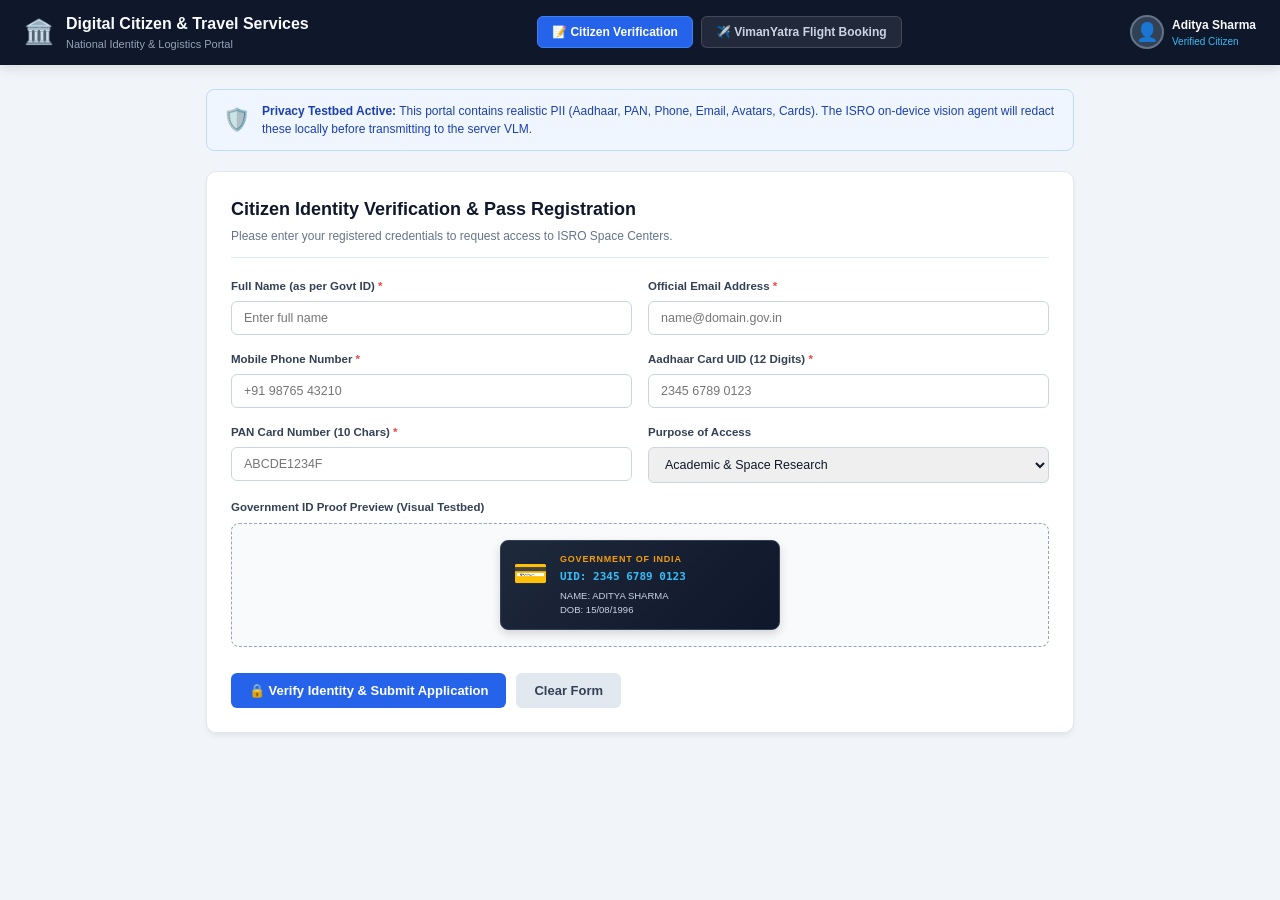
==== testbed/index.html @ 2e4f7c43 "feat(sih-26171): On-device visual perception & privacy-preserving browser agent prototype (ISRO)" ====
<!DOCTYPE html>
<html lang="en">
<head>
  <meta charset="UTF-8">
  <title>National Citizen & Travel Portal | ISRO Privacy Agent Demo</title>
  <link rel="stylesheet" href="testbed.css">
</head>
<body>
  <!-- Top Navigation -->
  <nav class="navbar">
    <div class="nav-brand">
      <span class="emblem">🏛️</span>
      <div>
        <div class="nav-title">Digital Citizen & Travel Services</div>
        <div class="nav-sub">National Identity & Logistics Portal</div>
      </div>
    </div>
    <div class="nav-tabs">
      <button class="nav-tab active" data-tab="citizenTab">📝 Citizen Verification</button>
      <button class="nav-tab" data-tab="flightTab">✈️ VimanYatra Flight Booking</button>
    </div>
    <div class="nav-user">
      <div class="avatar-box">
        <div class="avatar-pic">👤</div>
        <div class="user-meta">
          <div class="user-name">Aditya Sharma</div>
          <div class="user-role">Verified Citizen</div>
        </div>
      </div>
    </div>
  </nav>

  <div class="main-container">
    <!-- Banner -->
    <div class="privacy-notice">
      <span class="shield-icon">🛡️</span>
      <div>
        <strong>Privacy Testbed Active:</strong> This portal contains realistic PII (Aadhaar, PAN, Phone, Email, Avatars, Cards). The ISRO on-device vision agent will redact these locally before transmitting to the server VLM.
      </div>
    </div>

    <!-- TAB 1: Citizen Verification Form -->
    <div id="citizenTab" class="tab-content active">
      <div class="portal-card">
        <div class="card-header">
          <h2>Citizen Identity Verification &amp; Pass Registration</h2>
          <p>Please enter your registered credentials to request access to ISRO Space Centers.</p>
        </div>

        <form id="citizenForm" class="form-grid" onsubmit="event.preventDefault(); submitCitizenForm();">
          <div class="form-group">
            <label for="fullName">Full Name (as per Govt ID) <span class="req">*</span></label>
            <input type="text" id="fullName" name="fullName" placeholder="Enter full name" required>
          </div>

          <div class="form-group">
            <label for="email">Official Email Address <span class="req">*</span></label>
            <input type="email" id="email" name="email" placeholder="name@domain.gov.in" required>
          </div>

          <div class="form-group">
            <label for="phone">Mobile Phone Number <span class="req">*</span></label>
            <input type="tel" id="phone" name="phone" placeholder="+91 98765 43210" required>
          </div>

          <div class="form-group">
            <label for="aadhaar">Aadhaar Card UID (12 Digits) <span class="req">*</span></label>
            <input type="text" id="aadhaar" name="aadhaar" placeholder="2345 6789 0123" maxlength="14" required>
          </div>

          <div class="form-group">
            <label for="pan">PAN Card Number (10 Chars) <span class="req">*</span></label>
            <input type="text" id="pan" name="pan" placeholder="ABCDE1234F" maxlength="10" required>
          </div>

          <div class="form-group">
            <label for="purpose">Purpose of Access</label>
            <select id="purpose" name="purpose">
              <option value="research">Academic &amp; Space Research</option>
              <option value="industry">Technical Industry Collaboration</option>
              <option value="media">Official Press / Media Delegation</option>
            </select>
          </div>

          <!-- Uploaded ID Card Preview (for Visual Model Redaction Testing) -->
          <div class="form-group full-width">
            <label>Government ID Proof Preview (Visual Testbed)</label>
            <div class="id-card-preview">
              <div class="id-card-badge">
                <div class="id-chip">💳</div>
                <div class="id-details">
                  <div class="id-title">GOVERNMENT OF INDIA</div>
                  <div class="id-number">UID: 2345 6789 0123</div>
                  <div class="id-name">NAME: ADITYA SHARMA</div>
                  <div class="id-dob">DOB: 15/08/1996</div>
                </div>
              </div>
            </div>
          </div>

          <div class="form-actions full-width">
            <button type="submit" id="submitCitizenBtn" class="btn btn-primary">
              🔒 Verify Identity &amp; Submit Application
            </button>
            <button type="button" id="resetBtn" class="btn btn-secondary" onclick="document.getElementById('citizenForm').reset();">
              Clear Form
            </button>
          </div>
        </form>

        <div id="formSuccessMessage" class="success-banner" style="display: none;">
          ✅ <strong>Verification Successful!</strong> Application #ISRO-2026-9812 has been submitted with Zero PII exposure.
        </div>
      </div>
    </div>

    <!-- TAB 2: VimanYatra Flight Booking -->
    <div id="flightTab" class="tab-content">
      <div class="portal-card">
        <div class="card-header">
          <h2>✈️ VimanYatra Express Flight Search</h2>
          <p>Book flights across Indian Space &amp; Science Research Corridors.</p>
        </div>

        <div class="flight-search-box">
          <div class="flight-input-group">
            <label>From City</label>
            <input type="text" id="flightFrom" placeholder="e.g. Delhi (DEL)" value="">
          </div>
          <div class="flight-swap-btn">⇄</div>
          <div class="flight-input-group">
            <label>To City</label>
            <input type="text" id="flightTo" placeholder="e.g. Mumbai (BOM)" value="">
          </div>
          <div class="flight-input-group">
            <label>Travel Date</label>
            <input type="date" id="flightDate" value="2026-09-15">
          </div>
          <button id="searchFlightBtn" class="btn btn-primary" onclick="searchFlights();">
            🔍 Search Flights
          </button>
        </div>

        <!-- Flight Results List -->
        <div id="flightResultsList" class="flight-results" style="display: none; margin-top: 20px;">
          <h3>Available Flights: DEL ➔ BOM (15 Sep 2026)</h3>
          
          <div class="flight-card">
            <div class="flight-airline">🚀 Air Bharat (AB-402)</div>
            <div class="flight-time">08:00 AM ➔ 10:15 AM (2h 15m · Non-stop)</div>
            <div class="flight-price">₹ 4,850</div>
            <button id="bookFlight1" class="btn btn-sm btn-primary" onclick="selectFlight('AB-402');">Select Flight</button>
          </div>

          <div class="flight-card">
            <div class="flight-airline">🛰️ Vistara Space (UK-981)</div>
            <div class="flight-time">11:30 AM ➔ 01:45 PM (2h 15m · Non-stop)</div>
            <div class="flight-price">₹ 5,200</div>
            <button id="bookFlight2" class="btn btn-sm btn-primary" onclick="selectFlight('UK-981');">Select Flight</button>
          </div>
        </div>

        <div id="flightBookingConfirmed" class="success-banner" style="display: none; margin-top: 15px;">
          🎉 <strong>Flight Confirmed!</strong> Seat reserved on Flight AB-402 (DEL ➔ BOM) for Sep 15, 2026.
        </div>
      </div>
    </div>
  </div>

  <script src="testbed.js"></script>
</body>
</html>
---- testbed/testbed.css ----
* {
  box-sizing: border-box;
  margin: 0;
  padding: 0;
}

body {
  font-family: -apple-system, BlinkMacSystemFont, 'Segoe UI', Roboto, Helvetica, Arial, sans-serif;
  background: #f1f5f9;
  color: #0f172a;
  line-height: 1.5;
}

/* Navbar */
.navbar {
  background: #0f172a;
  color: #ffffff;
  padding: 12px 24px;
  display: flex;
  justify-content: space-between;
  align-items: center;
  box-shadow: 0 4px 12px rgba(0, 0, 0, 0.1);
}

.nav-brand {
  display: flex;
  align-items: center;
  gap: 12px;
}

.emblem {
  font-size: 24px;
}

.nav-title {
  font-size: 16px;
  font-weight: 700;
  color: #f8fafc;
}

.nav-sub {
  font-size: 11px;
  color: #94a3b8;
}

.nav-tabs {
  display: flex;
  gap: 8px;
}

.nav-tab {
  background: rgba(255, 255, 255, 0.08);
  border: 1px solid rgba(255, 255, 255, 0.15);
  color: #cbd5e1;
  padding: 8px 14px;
  border-radius: 6px;
  font-size: 12px;
  font-weight: 600;
  cursor: pointer;
  transition: all 0.2s;
}

.nav-tab.active, .nav-tab:hover {
  background: #2563eb;
  color: #ffffff;
  border-color: #3b82f6;
}

.avatar-box {
  display: flex;
  align-items: center;
  gap: 8px;
}

.avatar-pic {
  width: 34px;
  height: 34px;
  background: #334155;
  border-radius: 50%;
  display: flex;
  align-items: center;
  justify-content: center;
  font-size: 18px;
  border: 2px solid #64748b;
}

.user-name {
  font-size: 12px;
  font-weight: 600;
  color: #f8fafc;
}

.user-role {
  font-size: 10px;
  color: #38bdf8;
}

/* Main Container */
.main-container {
  max-width: 900px;
  margin: 24px auto;
  padding: 0 16px;
}

.privacy-notice {
  background: #eff6ff;
  border: 1px solid #bfdbfe;
  color: #1e40af;
  padding: 12px 16px;
  border-radius: 8px;
  font-size: 12px;
  display: flex;
  align-items: center;
  gap: 12px;
  margin-bottom: 20px;
}

.shield-icon {
  font-size: 22px;
}

.portal-card {
  background: #ffffff;
  border-radius: 10px;
  padding: 24px;
  box-shadow: 0 4px 6px -1px rgba(0, 0, 0, 0.05), 0 2px 4px -1px rgba(0, 0, 0, 0.03);
  border: 1px solid #e2e8f0;
}

.card-header {
  margin-bottom: 20px;
  border-bottom: 1px solid #e2e8f0;
  padding-bottom: 12px;
}

.card-header h2 {
  font-size: 18px;
  font-weight: 700;
  color: #0f172a;
}

.card-header p {
  font-size: 12px;
  color: #64748b;
  margin-top: 4px;
}

/* Form Styles */
.form-grid {
  display: grid;
  grid-template-columns: 1fr 1fr;
  gap: 16px;
}

.form-group {
  display: flex;
  flex-direction: column;
}

.form-group.full-width {
  grid-column: 1 / -1;
}

label {
  font-size: 11.5px;
  font-weight: 600;
  color: #334155;
  margin-bottom: 6px;
}

.req {
  color: #ef4444;
}

input, select {
  padding: 9px 12px;
  border: 1px solid #cbd5e1;
  border-radius: 6px;
  font-size: 12.5px;
  color: #0f172a;
  outline: none;
  transition: all 0.2s;
}

input:focus, select:focus {
  border-color: #2563eb;
  box-shadow: 0 0 0 3px rgba(37, 99, 235, 0.15);
}

.id-card-preview {
  background: #f8fafc;
  border: 1px dashed #94a3b8;
  border-radius: 8px;
  padding: 16px;
  display: flex;
  justify-content: center;
}

.id-card-badge {
  width: 280px;
  background: linear-gradient(135deg, #1e293b, #0f172a);
  color: #ffffff;
  border-radius: 8px;
  padding: 12px;
  border: 1px solid #334155;
  display: flex;
  gap: 12px;
  box-shadow: 0 4px 10px rgba(0,0,0,0.15);
}

.id-chip {
  font-size: 28px;
}

.id-title {
  font-size: 9px;
  color: #f59e0b;
  font-weight: 800;
  letter-spacing: 0.8px;
}

.id-number {
  font-size: 11px;
  font-weight: 700;
  font-family: monospace;
  color: #38bdf8;
  margin: 3px 0;
}

.id-name, .id-dob {
  font-size: 9.5px;
  color: #cbd5e1;
}

/* Buttons */
.btn {
  padding: 10px 18px;
  border-radius: 6px;
  font-size: 13px;
  font-weight: 600;
  cursor: pointer;
  border: none;
  transition: all 0.2s;
}

.btn-primary {
  background: #2563eb;
  color: #ffffff;
}

.btn-primary:hover {
  background: #1d4ed8;
}

.btn-secondary {
  background: #e2e8f0;
  color: #334155;
}

.btn-secondary:hover {
  background: #cbd5e1;
}

.form-actions {
  display: flex;
  gap: 10px;
  margin-top: 10px;
}

.success-banner {
  background: #ecfdf5;
  border: 1px solid #a7f3d0;
  color: #065f46;
  padding: 14px;
  border-radius: 6px;
  margin-top: 16px;
  font-size: 13px;
}

/* Flight Tab */
.tab-content {
  display: none;
}

.tab-content.active {
  display: block;
}

.flight-search-box {
  display: flex;
  gap: 10px;
  align-items: flex-end;
  background: #f8fafc;
  padding: 16px;
  border-radius: 8px;
  border: 1px solid #e2e8f0;
}

.flight-input-group {
  flex: 1;
  display: flex;
  flex-direction: column;
}

.flight-swap-btn {
  padding-bottom: 8px;
  font-size: 18px;
  color: #64748b;
}

.flight-card {
  display: flex;
  justify-content: space-between;
  align-items: center;
  background: #ffffff;
  border: 1px solid #e2e8f0;
  padding: 14px 18px;
  border-radius: 8px;
  margin-top: 10px;
  box-shadow: 0 1px 3px rgba(0,0,0,0.05);
}

.flight-airline {
  font-weight: 700;
  font-size: 13.5px;
}

.flight-time {
  font-size: 12px;
  color: #64748b;
}

.flight-price {
  font-size: 15px;
  font-weight: 800;
  color: #059669;
}
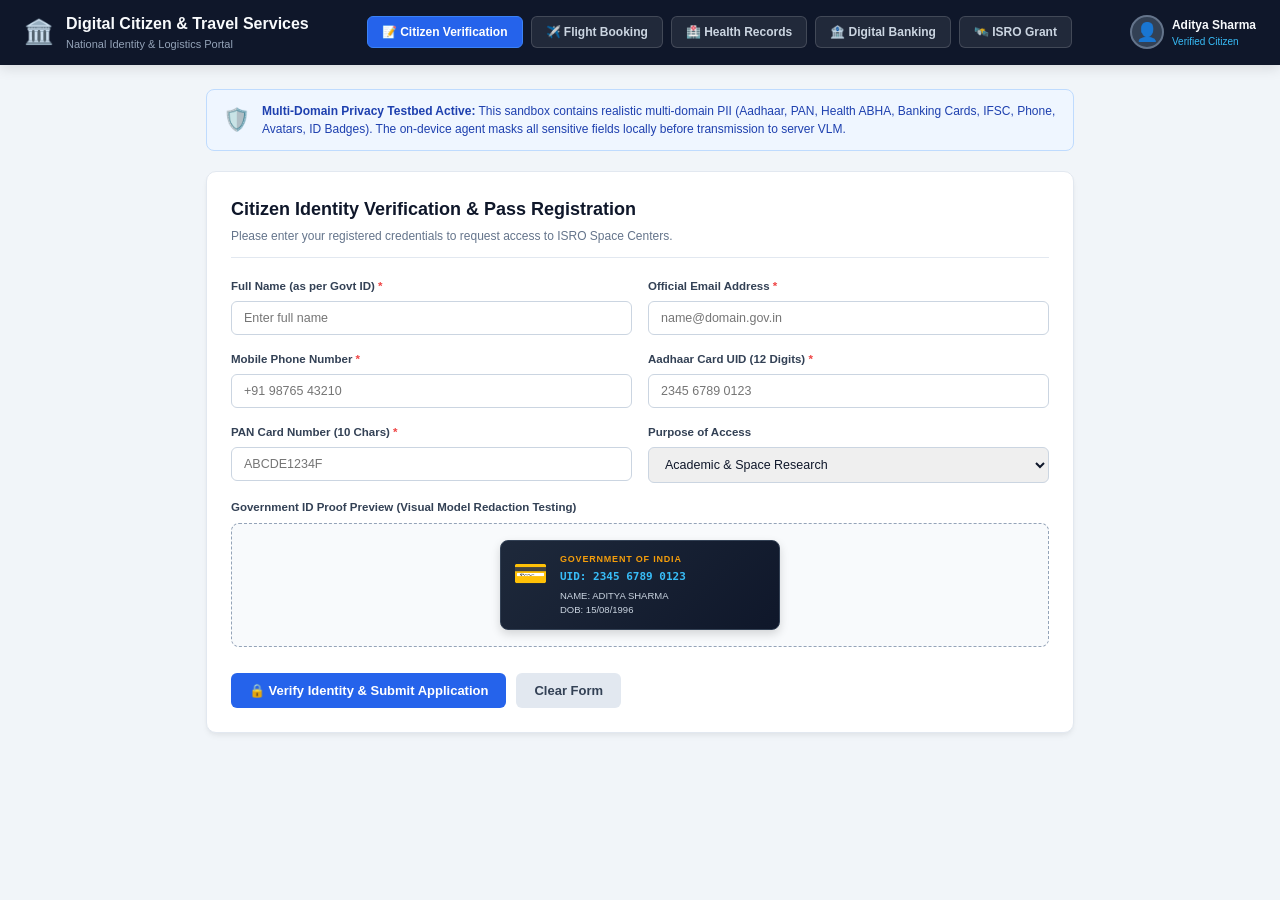
==== commit 916a9616: "add Health, Banking, and ISRO Research Grant demo portals with PII testbeds" ====
--- a/testbed/index.html
+++ b/testbed/index.html
@@ -17,7 +17,10 @@
     </div>
     <div class="nav-tabs">
       <button class="nav-tab active" data-tab="citizenTab">📝 Citizen Verification</button>
-      <button class="nav-tab" data-tab="flightTab">✈️ VimanYatra Flight Booking</button>
+      <button class="nav-tab" data-tab="flightTab">✈️ Flight Booking</button>
+      <button class="nav-tab" data-tab="healthTab">🏥 Health Records</button>
+      <button class="nav-tab" data-tab="bankingTab">🏦 Digital Banking</button>
+      <button class="nav-tab" data-tab="isroGrantTab">🛰️ ISRO Grant</button>
     </div>
     <div class="nav-user">
       <div class="avatar-box">
@@ -35,7 +38,7 @@
     <div class="privacy-notice">
       <span class="shield-icon">🛡️</span>
       <div>
-        <strong>Privacy Testbed Active:</strong> This portal contains realistic PII (Aadhaar, PAN, Phone, Email, Avatars, Cards). The ISRO on-device vision agent will redact these locally before transmitting to the server VLM.
+        <strong>Multi-Domain Privacy Testbed Active:</strong> This sandbox contains realistic multi-domain PII (Aadhaar, PAN, Health ABHA, Banking Cards, IFSC, Phone, Avatars, ID Badges). The on-device agent masks all sensitive fields locally before transmission to server VLM.
       </div>
     </div>
 
@@ -82,9 +85,9 @@
             </select>
           </div>
 
-          <!-- Uploaded ID Card Preview (for Visual Model Redaction Testing) -->
+          <!-- Uploaded ID Card Preview -->
           <div class="form-group full-width">
-            <label>Government ID Proof Preview (Visual Testbed)</label>
+            <label>Government ID Proof Preview (Visual Model Redaction Testing)</label>
             <div class="id-card-preview">
               <div class="id-card-badge">
                 <div class="id-chip">💳</div>
@@ -165,6 +168,233 @@
         </div>
       </div>
     </div>
+
+    <!-- TAB 3: Ayushman Digital Health & Telemedicine Portal -->
+    <div id="healthTab" class="tab-content">
+      <div class="portal-card">
+        <div class="card-header">
+          <h2>🏥 Ayushman Digital Health &amp; Telemedicine Portal</h2>
+          <p>Confidential Medical Records &amp; Doctor Consultation Scheduling.</p>
+        </div>
+
+        <form id="healthForm" class="form-grid" onsubmit="event.preventDefault(); submitHealthForm();">
+          <div class="form-group">
+            <label for="patientName">Patient Full Name <span class="req">*</span></label>
+            <input type="text" id="patientName" name="patientName" placeholder="Enter patient name" required>
+          </div>
+
+          <div class="form-group">
+            <label for="abhaId">ABHA Health ID (14 Digits) <span class="req">*</span></label>
+            <input type="text" id="abhaId" name="abhaId" placeholder="12-3456-7890-1234" maxlength="17" required>
+          </div>
+
+          <div class="form-group">
+            <label for="patientEmail">Patient Email <span class="req">*</span></label>
+            <input type="email" id="patientEmail" name="patientEmail" placeholder="patient@health.gov.in" required>
+          </div>
+
+          <div class="form-group">
+            <label for="emergencyPhone">Emergency Contact Phone <span class="req">*</span></label>
+            <input type="tel" id="emergencyPhone" name="emergencyPhone" placeholder="+91 98765 43210" required>
+          </div>
+
+          <div class="form-group">
+            <label for="consultDept">Medical Specialization</label>
+            <select id="consultDept" name="consultDept">
+              <option value="spaceMed">Space Medicine &amp; Physiology</option>
+              <option value="cardio">Cardiology &amp; Vitals</option>
+              <option value="tele">General Tele-Consultation</option>
+            </select>
+          </div>
+
+          <div class="form-group">
+            <label for="consultDate">Preferred Appointment Date</label>
+            <input type="date" id="consultDate" value="2026-09-18">
+          </div>
+
+          <!-- Medical Record Document Preview -->
+          <div class="form-group full-width">
+            <label>Digital Health Card Preview (Confidential Medical Record)</label>
+            <div class="id-card-preview" style="border-left: 4px solid #10b981;">
+              <div class="id-card-badge" style="background: linear-gradient(135deg, #064e3b, #047857);">
+                <div class="id-chip">🏥</div>
+                <div class="id-details">
+                  <div class="id-title">NATIONAL HEALTH AUTHORITY (ABDM)</div>
+                  <div class="id-number">ABHA ID: 12-3456-7890-1234</div>
+                  <div class="id-name">PATIENT: ADITYA SHARMA · BLOOD: O+</div>
+                  <div class="id-dob">ALLERGIES: NONE · VACCINATION: VERIFIED</div>
+                </div>
+              </div>
+            </div>
+          </div>
+
+          <div class="form-actions full-width">
+            <button type="submit" id="submitHealthBtn" class="btn btn-primary" style="background: #059669; border-color: #059669;">
+              🩺 Book Telemedicine Consultation
+            </button>
+            <button type="button" class="btn btn-secondary" onclick="document.getElementById('healthForm').reset();">
+              Clear
+            </button>
+          </div>
+        </form>
+
+        <div id="healthSuccessMessage" class="success-banner" style="display: none; background: #ecfdf5; border-color: #a7f3d0; color: #065f46;">
+          ✅ <strong>Medical Consultation Scheduled!</strong> Reference ID #ABDM-2026-4412 confirmed with Zero Sensitive Data Leakage.
+        </div>
+      </div>
+    </div>
+
+    <!-- TAB 4: Digital Cyber Banking & UPI Transfer Gateway -->
+    <div id="bankingTab" class="tab-content">
+      <div class="portal-card">
+        <div class="card-header">
+          <h2>🏦 Digital Cyber Banking &amp; UPI Payment Gateway</h2>
+          <p>Zero-Trust Financial Authorization &amp; Instant Fund Transfer.</p>
+        </div>
+
+        <form id="bankingForm" class="form-grid" onsubmit="event.preventDefault(); submitBankingForm();">
+          <div class="form-group">
+            <label for="accHolder">Account Holder Name <span class="req">*</span></label>
+            <input type="text" id="accHolder" name="accHolder" placeholder="Aditya Sharma" required>
+          </div>
+
+          <div class="form-group">
+            <label for="bankAccount">Bank Account Number (12-16 Digits) <span class="req">*</span></label>
+            <input type="text" id="bankAccount" name="bankAccount" placeholder="1234 5678 9012" maxlength="18" required>
+          </div>
+
+          <div class="form-group">
+            <label for="ifscCode">IFSC Code <span class="req">*</span></label>
+            <input type="text" id="ifscCode" name="ifscCode" placeholder="HDFC0001234" maxlength="11" required>
+          </div>
+
+          <div class="form-group">
+            <label for="transferAmount">Transfer Amount (INR ₹) <span class="req">*</span></label>
+            <input type="number" id="transferAmount" name="transferAmount" placeholder="5000" min="100" required>
+          </div>
+
+          <div class="form-group">
+            <label for="upiId">UPI Virtual Payment Address (VPA)</label>
+            <input type="text" id="upiId" name="upiId" placeholder="aditya@okhdfcbank">
+          </div>
+
+          <div class="form-group">
+            <label for="cardCvv">Transaction Security PIN / CVV <span class="req">*</span></label>
+            <input type="password" id="cardCvv" name="cardCvv" placeholder="•••" maxlength="4" required>
+          </div>
+
+          <!-- Virtual Credit/Debit Card Visual Widget -->
+          <div class="form-group full-width">
+            <label>Virtual Bank Card Preview (Visual Redaction Testbed)</label>
+            <div class="id-card-preview" style="border-left: 4px solid #f59e0b;">
+              <div class="id-card-badge" style="background: linear-gradient(135deg, #1e1b4b, #312e81);">
+                <div class="id-chip">💳</div>
+                <div class="id-details">
+                  <div class="id-title">BHARAT PAY SECURE DEBIT CARD</div>
+                  <div class="id-number">CARD: 4532 1198 3421 8890</div>
+                  <div class="id-name">HOLDER: ADITYA SHARMA · EXP: 12/28</div>
+                  <div class="id-dob">CVV: [MASKED] · 3D SECURE ENABLED</div>
+                </div>
+              </div>
+            </div>
+          </div>
+
+          <div class="form-actions full-width">
+            <button type="submit" id="submitBankingBtn" class="btn btn-primary" style="background: #4f46e5; border-color: #4f46e5;">
+              🔒 Authorize Secure Payment
+            </button>
+            <button type="button" class="btn btn-secondary" onclick="document.getElementById('bankingForm').reset();">
+              Cancel
+            </button>
+          </div>
+        </form>
+
+        <div id="bankingSuccessMessage" class="success-banner" style="display: none; background: #eef2ff; border-color: #c7d2fe; color: #3730a3;">
+          🎉 <strong>Transaction Authorized!</strong> Reference #TXN-2026-7890 executed securely with zero financial credential exposure.
+        </div>
+      </div>
+    </div>
+
+    <!-- TAB 5: ISRO Space Research Fellowship & Grant Portal -->
+    <div id="isroGrantTab" class="tab-content">
+      <div class="portal-card">
+        <div class="card-header">
+          <h2>🛰️ ISRO Space Research Fellowship &amp; Grant Portal</h2>
+          <p>National Space Science Promotion &amp; Payload Grant Application.</p>
+        </div>
+
+        <form id="isroGrantForm" class="form-grid" onsubmit="event.preventDefault(); submitIsroGrantForm();">
+          <div class="form-group">
+            <label for="researcherName">Principal Investigator Name <span class="req">*</span></label>
+            <input type="text" id="researcherName" name="researcherName" placeholder="Dr. Aditya Sharma" required>
+          </div>
+
+          <div class="form-group">
+            <label for="researcherEmail">Institutional Email <span class="req">*</span></label>
+            <input type="email" id="researcherEmail" name="researcherEmail" placeholder="aditya.sharma@isro.gov.in" required>
+          </div>
+
+          <div class="form-group">
+            <label for="spaceCenter">Preferred ISRO Space Center</label>
+            <select id="spaceCenter" name="spaceCenter">
+              <option value="ursc">UR Rao Satellite Centre (URSC, Bengaluru)</option>
+              <option value="vssc">Vikram Sarabhai Space Centre (VSSC, Thiruvananthapuram)</option>
+              <option value="sdsc">Satish Dhawan Space Centre (SDSC SHAR, Sriharikota)</option>
+              <option value="sac">Space Applications Centre (SAC, Ahmedabad)</option>
+            </select>
+          </div>
+
+          <div class="form-group">
+            <label for="projectDomain">Domain of Research</label>
+            <select id="projectDomain" name="projectDomain">
+              <option value="sat">Satellite Remote Sensing &amp; Earth Observation</option>
+              <option value="gaganyaan">Gaganyaan Human Spaceflight Microgravity</option>
+              <option value="ai">Edge AI &amp; Autonomous Visual Perception for Rovers</option>
+              <option value="propulsion">Cryogenic &amp; Green Space Propulsion</option>
+            </select>
+          </div>
+
+          <div class="form-group">
+            <label for="securityClearance">ISRO Security Clearance ID <span class="req">*</span></label>
+            <input type="text" id="securityClearance" name="securityClearance" placeholder="ISRO-SC-8891" required>
+          </div>
+
+          <div class="form-group">
+            <label for="grantBudget">Requested Grant Allocation (INR ₹)</label>
+            <input type="text" id="grantBudget" name="grantBudget" placeholder="₹ 25,00,000">
+          </div>
+
+          <!-- ISRO Security Clearance Badge Preview -->
+          <div class="form-group full-width">
+            <label>ISRO Scientist Clearance Badge Preview (Visual Redaction Testbed)</label>
+            <div class="id-card-preview" style="border-left: 4px solid #0284c7;">
+              <div class="id-card-badge" style="background: linear-gradient(135deg, #0c4a6e, #075985);">
+                <div class="id-chip">🛰️</div>
+                <div class="id-details">
+                  <div class="id-title">ISRO SPACE RESEARCH SCIENTIST BADGE</div>
+                  <div class="id-number">BADGE ID: ISRO-SC-8891 · CLEARANCE: LEVEL-3</div>
+                  <div class="id-name">NAME: ADITYA SHARMA · URSC BENGALURU</div>
+                  <div class="id-dob">EXP: 2030 · BIOMETRIC VERIFIED</div>
+                </div>
+              </div>
+            </div>
+          </div>
+
+          <div class="form-actions full-width">
+            <button type="submit" id="submitIsroGrantBtn" class="btn btn-primary" style="background: #0284c7; border-color: #0284c7;">
+              🚀 Submit ISRO Research Proposal
+            </button>
+            <button type="button" class="btn btn-secondary" onclick="document.getElementById('isroGrantForm').reset();">
+              Reset Proposal
+            </button>
+          </div>
+        </form>
+
+        <div id="isroGrantSuccessMessage" class="success-banner" style="display: none; background: #f0f9ff; border-color: #bae6fd; color: #0369a1;">
+          🚀 <strong>Proposal Submitted Successfully!</strong> ISRO Grant Application #ISRO-GR-2026-9021 filed with zero credential exposure.
+        </div>
+      </div>
+    </div>
   </div>
 
   <script src="testbed.js"></script>
